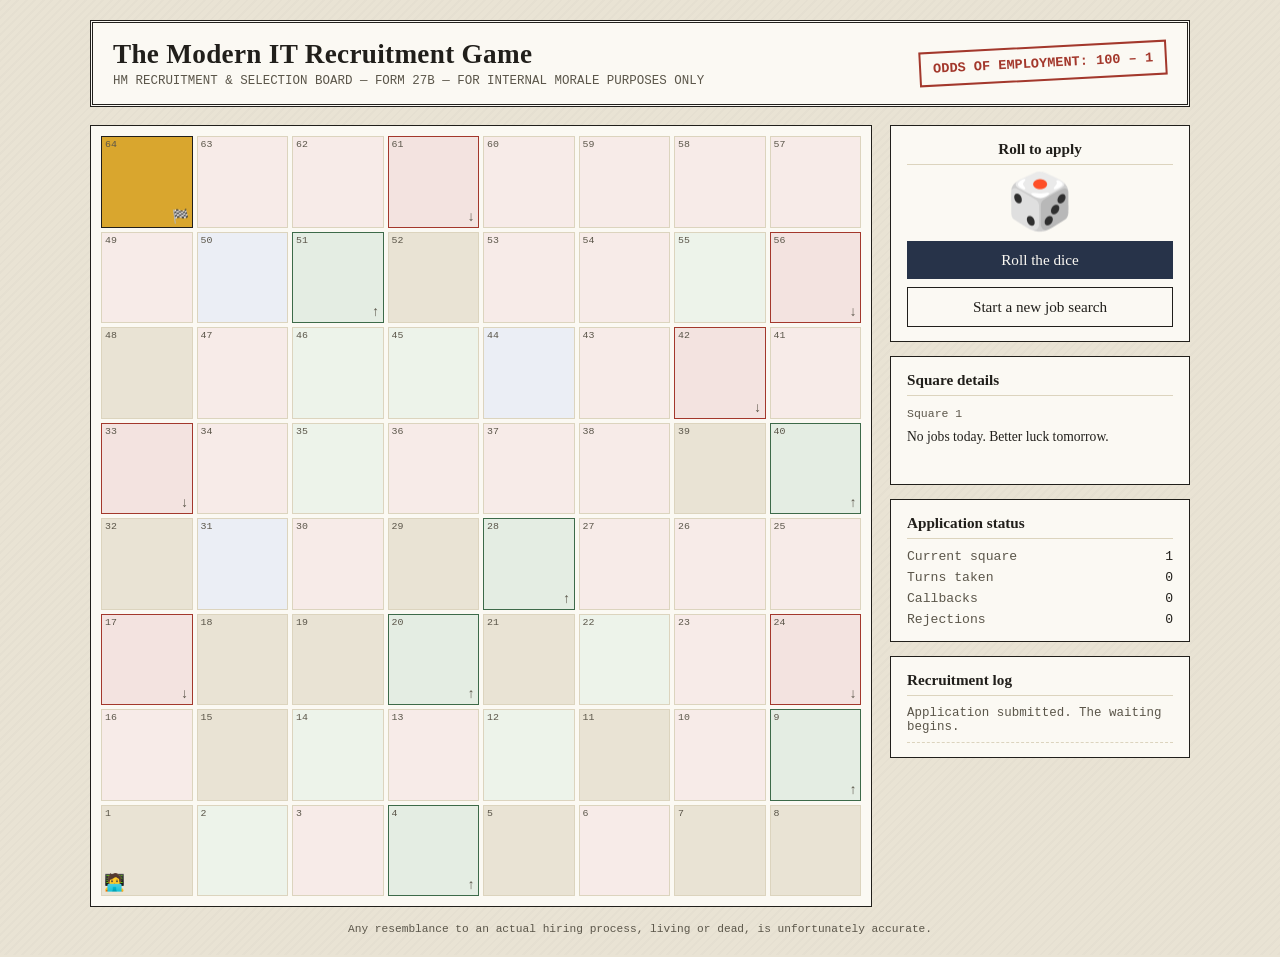
==== index.html @ c57eabe4 "Add files via upload" ====
<!DOCTYPE html>
<html lang="en">
<head>
<meta charset="UTF-8">
<meta name="viewport" content="width=device-width, initial-scale=1.0">
<title>The Modern IT Recruitment Game</title>
<link rel="stylesheet" href="styles.css">
</head>
<body>
<div class="wrap">

  <header>
    <div class="titleblock">
      <h1>The Modern IT Recruitment Game</h1>
      <div class="subtitle">HM RECRUITMENT &amp; SELECTION BOARD — FORM 27B — FOR INTERNAL MORALE PURPOSES ONLY</div>
    </div>
    <div class="oddsbadge">ODDS OF EMPLOYMENT: 100&nbsp;–&nbsp;1</div>
  </header>

  <div class="layout">
    <div class="board-frame">
      <div class="board" id="board"></div>
    </div>

    <aside>
      <div class="panel diceZone">
        <h2>Roll to apply</h2>
        <div class="diceFace" id="diceFace">🎲</div>
        <button id="rollBtn">Roll the dice</button>
        <button id="resetBtn" class="secondary">Start a new job search</button>
      </div>

      <div class="panel">
        <h2>Square details</h2>
        <div id="squareInfo"><span class="sqnum">Hover or tap any square</span>to read what happens there.</div>
      </div>

      <div class="panel">
        <h2>Application status</h2>
        <div class="stats">
          <span>Current square</span><span id="statSquare">1</span>
          <span>Turns taken</span><span id="statTurns">0</span>
          <span>Callbacks</span><span id="statPos">0</span>
          <span>Rejections</span><span id="statNeg">0</span>
        </div>
      </div>

      <div class="panel">
        <h2>Recruitment log</h2>
        <div class="log" id="log"></div>
      </div>
    </aside>
  </div>

  <footer>Any resemblance to an actual hiring process, living or dead, is unfortunately accurate.</footer>
</div>

<div class="overlay" id="overlay">
  <div class="modal" id="modal"></div>
</div>

<script src="data.js"></script>
<script src="game.js"></script>
</body>
</html>
---- styles.css ----
:root{
  --paper:#E9E3D4;
  --paper-dark:#DCD4BE;
  --ink:#211F1B;
  --ink-soft:#5B564A;
  --stamp-red:#A3382C;
  --ladder-green:#3D6A49;
  --caution:#D9A62E;
  --navy:#273349;
  --white:#FBF9F3;
}
*{box-sizing:border-box;}
html,body{margin:0;padding:0;}
body{
  background:
    repeating-linear-gradient(135deg, rgba(0,0,0,0.015) 0 2px, transparent 2px 6px),
    var(--paper);
  color:var(--ink);
  font-family: Georgia, 'Times New Roman', serif;
  min-height:100vh;
  padding:20px;
}
.wrap{max-width:1100px;margin:0 auto;}

header{
  border:3px double var(--ink);
  padding:16px 20px;
  margin-bottom:18px;
  background:var(--white);
  display:flex;
  justify-content:space-between;
  align-items:center;
  gap:16px;
  flex-wrap:wrap;
}
header .titleblock{flex:1; min-width:260px;}
h1{
  margin:0 0 4px 0;
  font-size:1.7rem;
  letter-spacing:0.3px;
}
.subtitle{
  font-family: Consolas, Menlo, monospace;
  font-size:0.78rem;
  color:var(--ink-soft);
}
.oddsbadge{
  border:2px solid var(--stamp-red);
  color:var(--stamp-red);
  font-family: Consolas, Menlo, monospace;
  font-weight:bold;
  font-size:0.85rem;
  padding:8px 12px;
  transform:rotate(-3deg);
  white-space:nowrap;
}

.layout{
  display:grid;
  grid-template-columns: minmax(0,1fr) 300px;
  gap:18px;
}
@media (max-width:820px){
  .layout{grid-template-columns:1fr;}
}

.board-frame{
  background:var(--white);
  border:1px solid var(--ink);
  padding:10px;
}
.board{
  display:grid;
  grid-template-columns: repeat(8, 1fr);
  grid-template-rows: repeat(8, 1fr);
  gap:4px;
}
.sq{
  position:relative;
  aspect-ratio:1/1;
  border:1px solid var(--paper-dark);
  background:var(--paper);
  font-family: Consolas, Menlo, monospace;
  font-size:0.62rem;
  color:var(--ink-soft);
  padding:3px;
  overflow:hidden;
}
.sq .n{position:absolute; top:2px; left:3px;}
.sq.ladder{background:#E4EDE3; border-color:var(--ladder-green);}
.sq.snake{background:#F3E3E0; border-color:var(--stamp-red);}
.sq.finish{background:var(--caution); border-color:var(--ink); }
.sq.tone-pos{background:#EDF3EA;}
.sq.tone-neg{background:#F7EBE8;}
.sq.tone-twist{background:#EBEEF5;}
.sq{cursor:help;}
#squareInfo{
  font-family: Georgia, serif;
  font-size:0.85rem;
  line-height:1.4;
  min-height:64px;
}
#squareInfo .sqnum{
  font-family: Consolas, Menlo, monospace;
  font-size:0.72rem;
  color:var(--ink-soft);
  display:block;
  margin-bottom:4px;
}
.sq .icon{
  position:absolute; bottom:2px; right:3px; font-size:0.85rem;
}
.token{
  position:absolute;
  bottom:2px; left:2px;
  font-size:1.05rem;
  transition: all 0.35s ease;
}

aside{
  display:flex;
  flex-direction:column;
  gap:14px;
}
.panel{
  background:var(--white);
  border:1px solid var(--ink);
  padding:14px 16px;
}
.panel h2{
  margin:0 0 10px 0;
  font-size:0.95rem;
  text-transform:none;
  border-bottom:1px solid var(--paper-dark);
  padding-bottom:6px;
}
.stats{
  font-family: Consolas, Menlo, monospace;
  font-size:0.82rem;
  display:grid;
  grid-template-columns:1fr auto;
  row-gap:6px;
}
.stats span:nth-child(odd){color:var(--ink-soft);}

.diceZone{text-align:center;}
.diceFace{
  font-size:3.4rem;
  line-height:1;
  margin:6px 0 12px 0;
  user-select:none;
}
button{
  font-family: Georgia, serif;
  font-size:0.95rem;
  background:var(--navy);
  color:var(--white);
  border:none;
  padding:10px 18px;
  cursor:pointer;
  width:100%;
}
button:disabled{
  background:#9a9a92;
  cursor:not-allowed;
}
button.secondary{
  background:transparent;
  border:1px solid var(--ink);
  color:var(--ink);
  margin-top:8px;
}

.log{
  font-family: Consolas, Menlo, monospace;
  font-size:0.78rem;
  max-height:260px;
  overflow-y:auto;
  display:flex;
  flex-direction:column-reverse;
  gap:8px;
}
.log .entry{
  padding-bottom:8px;
  border-bottom:1px dashed var(--paper-dark);
}
.log .entry.pos{color:var(--ladder-green);}
.log .entry.neg{color:var(--stamp-red);}
.log .entry.twist{color:var(--navy); font-style:italic;}
.log .entry.sys{color:var(--ink-soft);}

.overlay{
  position:fixed; inset:0;
  background:rgba(33,31,27,0.72);
  display:none;
  align-items:center;
  justify-content:center;
  padding:20px;
  z-index:10;
}
.overlay.show{display:flex;}
.modal{
  background:var(--white);
  border:3px double var(--ink);
  max-width:420px;
  width:100%;
  padding:26px;
  text-align:center;
}
.modal h2{margin-top:0;}
.modal .stamp{
  display:inline-block;
  border:3px solid var(--stamp-red);
  color:var(--stamp-red);
  font-family: Consolas, Menlo, monospace;
  font-weight:bold;
  padding:6px 14px;
  transform:rotate(-6deg);
  margin:12px 0;
}
.modal .stamp.win{border-color:var(--ladder-green); color:var(--ladder-green); transform:rotate(4deg);}

footer{
  margin-top:16px;
  font-family: Consolas, Menlo, monospace;
  font-size:0.7rem;
  color:var(--ink-soft);
  text-align:center;
}
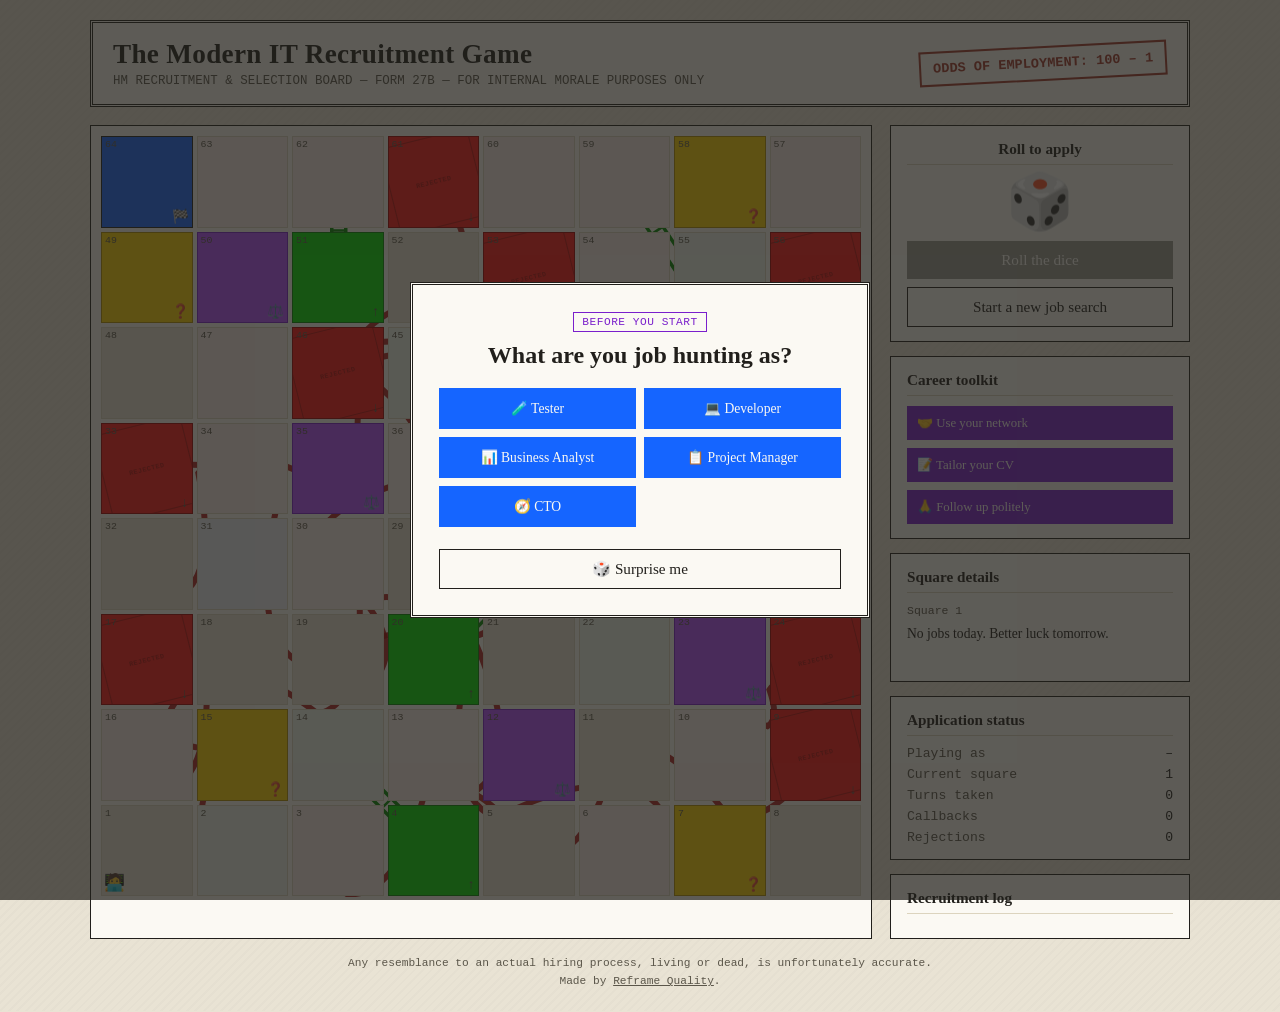
==== commit fd9e5308: "Add shareability, agency and visual polish to the game Implements the top 3 backlog items from IMPRO" ====
--- a/index.html
+++ b/index.html
@@ -1,9 +1,25 @@
 <!DOCTYPE html>
-<html lang="en">
+<html lang="en-GB">
 <head>
 <meta charset="UTF-8">
 <meta name="viewport" content="width=device-width, initial-scale=1.0">
 <title>The Modern IT Recruitment Game</title>
+<meta name="description" content="A snakes-and-ladders satire of the modern IT hiring process. Pick a role, dodge the ATS, and try to beat 100:1 odds.">
+
+<meta property="og:type" content="website">
+<meta property="og:site_name" content="The Modern IT Recruitment Game">
+<meta property="og:locale" content="en_GB">
+<meta property="og:title" content="The Modern IT Recruitment Game">
+<meta property="og:description" content="A snakes-and-ladders satire of the modern IT hiring process. Pick a role, dodge the ATS, and try to beat 100:1 odds.">
+<meta property="og:image" content="og-image.png">
+<meta property="og:image:width" content="1200">
+<meta property="og:image:height" content="630">
+
+<meta name="twitter:card" content="summary_large_image">
+<meta name="twitter:title" content="The Modern IT Recruitment Game">
+<meta name="twitter:description" content="A snakes-and-ladders satire of the modern IT hiring process. Pick a role, dodge the ATS, and try to beat 100:1 odds.">
+<meta name="twitter:image" content="og-image.png">
+
 <link rel="stylesheet" href="styles.css">
 </head>
 <body>
@@ -31,6 +47,15 @@
       </div>
 
       <div class="panel">
+        <h2>Career toolkit</h2>
+        <div class="powerups">
+          <button id="powNetwork" class="powerBtn" title="Your next roll takes the best of two dice.">🤝 Use your network</button>
+          <button id="powTailor" class="powerBtn" title="Add +1 to your next roll.">📝 Tailor your CV</button>
+          <button id="powFollowUp" class="powerBtn" title="Waive the next snake bite.">🙏 Follow up politely</button>
+        </div>
+      </div>
+
+      <div class="panel">
         <h2>Square details</h2>
         <div id="squareInfo"><span class="sqnum">Hover or tap any square</span>to read what happens there.</div>
       </div>
@@ -38,6 +63,7 @@
       <div class="panel">
         <h2>Application status</h2>
         <div class="stats">
+          <span>Playing as</span><span id="statRole">–</span>
           <span>Current square</span><span id="statSquare">1</span>
           <span>Turns taken</span><span id="statTurns">0</span>
           <span>Callbacks</span><span id="statPos">0</span>
@@ -52,7 +78,10 @@
     </aside>
   </div>
 
-  <footer>Any resemblance to an actual hiring process, living or dead, is unfortunately accurate.</footer>
+  <footer>
+    Any resemblance to an actual hiring process, living or dead, is unfortunately accurate.<br>
+    Made by <a href="https://github.com/reframequality" target="_blank" rel="noopener">Reframe Quality</a>.
+  </footer>
 </div>
 
 <div class="overlay" id="overlay">
--- a/styles.css
+++ b/styles.css
@@ -8,6 +8,15 @@
   --caution:#D9A62E;
   --navy:#273349;
   --white:#FBF9F3;
+  --bright-green:#00E100;
+  --bright-green-dark:#008a00;
+  --bright-red:#FF1414;
+  --bright-red-dark:#a30000;
+  --bright-blue:#1565FF;
+  --chest-gold:#FFD400;
+  --chest-gold-dark:#B38F00;
+  --choice-violet:#B44DFF;
+  --choice-violet-dark:#7A1FCC;
 }
 *{box-sizing:border-box;}
 html,body{margin:0;padding:0;}
@@ -68,13 +77,26 @@
   background:var(--white);
   border:1px solid var(--ink);
   padding:10px;
+  position:relative;
 }
 .board{
   display:grid;
   grid-template-columns: repeat(8, 1fr);
   grid-template-rows: repeat(8, 1fr);
   gap:4px;
-}
+  position:relative;
+}
+#boardArt{
+  position:absolute;
+  pointer-events:none;
+  z-index:1;
+}
+.ladder-rail{ stroke:var(--bright-green-dark); stroke-width:3.5; stroke-linecap:round; }
+.ladder-rung{ stroke:var(--bright-green-dark); stroke-width:2.5; stroke-linecap:round; }
+.snake-body{ fill:none; stroke:var(--bright-red-dark); stroke-width:6; stroke-linecap:round; opacity:0.85; }
+.snake-head{ fill:var(--bright-red-dark); }
+.snake-eye{ fill:var(--white); }
+
 .sq{
   position:relative;
   aspect-ratio:1/1;
@@ -85,15 +107,39 @@
   color:var(--ink-soft);
   padding:3px;
   overflow:hidden;
-}
-.sq .n{position:absolute; top:2px; left:3px;}
-.sq.ladder{background:#E4EDE3; border-color:var(--ladder-green);}
-.sq.snake{background:#F3E3E0; border-color:var(--stamp-red);}
-.sq.finish{background:var(--caution); border-color:var(--ink); }
+  z-index:2;
+}
+.sq .n{position:absolute; top:2px; left:3px; z-index:3;}
+.sq.ladder{background:var(--bright-green); border-color:var(--bright-green-dark);}
+.sq.snake{background:var(--bright-red); border-color:var(--bright-red-dark);}
+.sq.chest{background:var(--chest-gold); border-color:var(--chest-gold-dark);}
+.sq.choice{background:var(--choice-violet); border-color:var(--choice-violet-dark);}
+.sq.finish{background:var(--bright-blue); border-color:var(--ink);}
 .sq.tone-pos{background:#EDF3EA;}
 .sq.tone-neg{background:#F7EBE8;}
 .sq.tone-twist{background:#EBEEF5;}
 .sq{cursor:help;}
+.sq.snake::after{
+  content:"REJECTED";
+  position:absolute;
+  inset:0;
+  display:flex;
+  align-items:center;
+  justify-content:center;
+  font-family: Consolas, Menlo, monospace;
+  font-weight:bold;
+  font-size:0.42rem;
+  letter-spacing:0.5px;
+  color:rgba(90,0,0,0.45);
+  border:1px solid rgba(90,0,0,0.4);
+  transform:rotate(-14deg);
+  pointer-events:none;
+  z-index:1;
+  white-space:nowrap;
+}
+@media (max-width:520px){
+  .sq.snake::after{ display:none; }
+}
 #squareInfo{
   font-family: Georgia, serif;
   font-size:0.85rem;
@@ -108,13 +154,14 @@
   margin-bottom:4px;
 }
 .sq .icon{
-  position:absolute; bottom:2px; right:3px; font-size:0.85rem;
+  position:absolute; bottom:2px; right:3px; font-size:0.85rem; z-index:3;
 }
 .token{
   position:absolute;
   bottom:2px; left:2px;
   font-size:1.05rem;
   transition: all 0.35s ease;
+  z-index:4;
 }
 
 aside{
@@ -171,6 +218,22 @@
   margin-top:8px;
 }
 
+.powerups{
+  display:flex;
+  flex-direction:column;
+  gap:8px;
+}
+.powerBtn{
+  background:var(--choice-violet-dark);
+  font-size:0.8rem;
+  padding:9px 10px;
+  text-align:left;
+}
+.powerBtn:disabled{
+  background:#c8c2b4;
+  color:var(--ink-soft);
+}
+
 .log{
   font-family: Consolas, Menlo, monospace;
   font-size:0.78rem;
@@ -202,12 +265,23 @@
 .modal{
   background:var(--white);
   border:3px double var(--ink);
-  max-width:420px;
+  max-width:460px;
   width:100%;
   padding:26px;
   text-align:center;
 }
 .modal h2{margin-top:0;}
+.modal .modalTag{
+  display:inline-block;
+  font-family: Consolas, Menlo, monospace;
+  font-size:0.7rem;
+  letter-spacing:0.5px;
+  text-transform:uppercase;
+  color:var(--choice-violet-dark);
+  border:1px solid var(--choice-violet-dark);
+  padding:3px 8px;
+  margin-bottom:10px;
+}
 .modal .stamp{
   display:inline-block;
   border:3px solid var(--stamp-red);
@@ -218,7 +292,39 @@
   transform:rotate(-6deg);
   margin:12px 0;
 }
-.modal .stamp.win{border-color:var(--ladder-green); color:var(--ladder-green); transform:rotate(4deg);}
+.modal .stamp.win{border-color:var(--bright-green-dark); color:var(--bright-green-dark); transform:rotate(4deg);}
+.modal .endTitle{
+  font-weight:bold;
+  color:var(--navy);
+  font-size:1rem;
+}
+
+.roleGrid{
+  display:grid;
+  grid-template-columns:1fr 1fr;
+  gap:8px;
+  margin:14px 0;
+}
+@media (max-width:480px){
+  .roleGrid{grid-template-columns:1fr;}
+}
+.roleBtn{
+  background:var(--bright-blue);
+  font-size:0.85rem;
+  padding:12px 10px;
+}
+
+.choiceRow{
+  display:flex;
+  gap:10px;
+  margin-top:14px;
+}
+.choiceRow button{
+  background:var(--bright-green-dark);
+}
+.choiceRow button:last-child{
+  background:var(--stamp-red);
+}
 
 footer{
   margin-top:16px;
@@ -226,4 +332,57 @@
   font-size:0.7rem;
   color:var(--ink-soft);
   text-align:center;
-}
+  line-height:1.6;
+}
+footer a{ color:var(--ink-soft); }
+
+.confettiLayer{
+  position:fixed; inset:0;
+  pointer-events:none;
+  overflow:hidden;
+  z-index:20;
+}
+.confettiPiece{
+  position:absolute;
+  top:-12px;
+  width:8px;
+  height:14px;
+  opacity:0.9;
+  animation-name:confettiFall;
+  animation-timing-function:ease-in;
+  animation-fill-mode:forwards;
+}
+@keyframes confettiFall{
+  to{ transform:translateY(105vh) rotate(360deg); opacity:0.85; }
+}
+
+.rejectStampLayer{
+  position:fixed; inset:0;
+  display:flex;
+  align-items:center;
+  justify-content:center;
+  pointer-events:none;
+  z-index:20;
+}
+.rejectStamp{
+  border:6px solid var(--stamp-red);
+  color:var(--stamp-red);
+  font-family: Consolas, Menlo, monospace;
+  font-weight:bold;
+  font-size:2.6rem;
+  padding:10px 24px;
+  background:rgba(251,249,243,0.85);
+  opacity:0;
+  animation:stampSlam 0.9s ease-out forwards;
+}
+@keyframes stampSlam{
+  0%{ transform:rotate(-12deg) scale(3.2); opacity:0; }
+  60%{ transform:rotate(-12deg) scale(0.95); opacity:1; }
+  100%{ transform:rotate(-12deg) scale(1); opacity:1; }
+}
+
+@media (prefers-reduced-motion: reduce){
+  .token{ transition:none; }
+  .confettiPiece{ display:none; }
+  .rejectStamp{ animation:none; opacity:1; transform:rotate(-12deg); }
+}
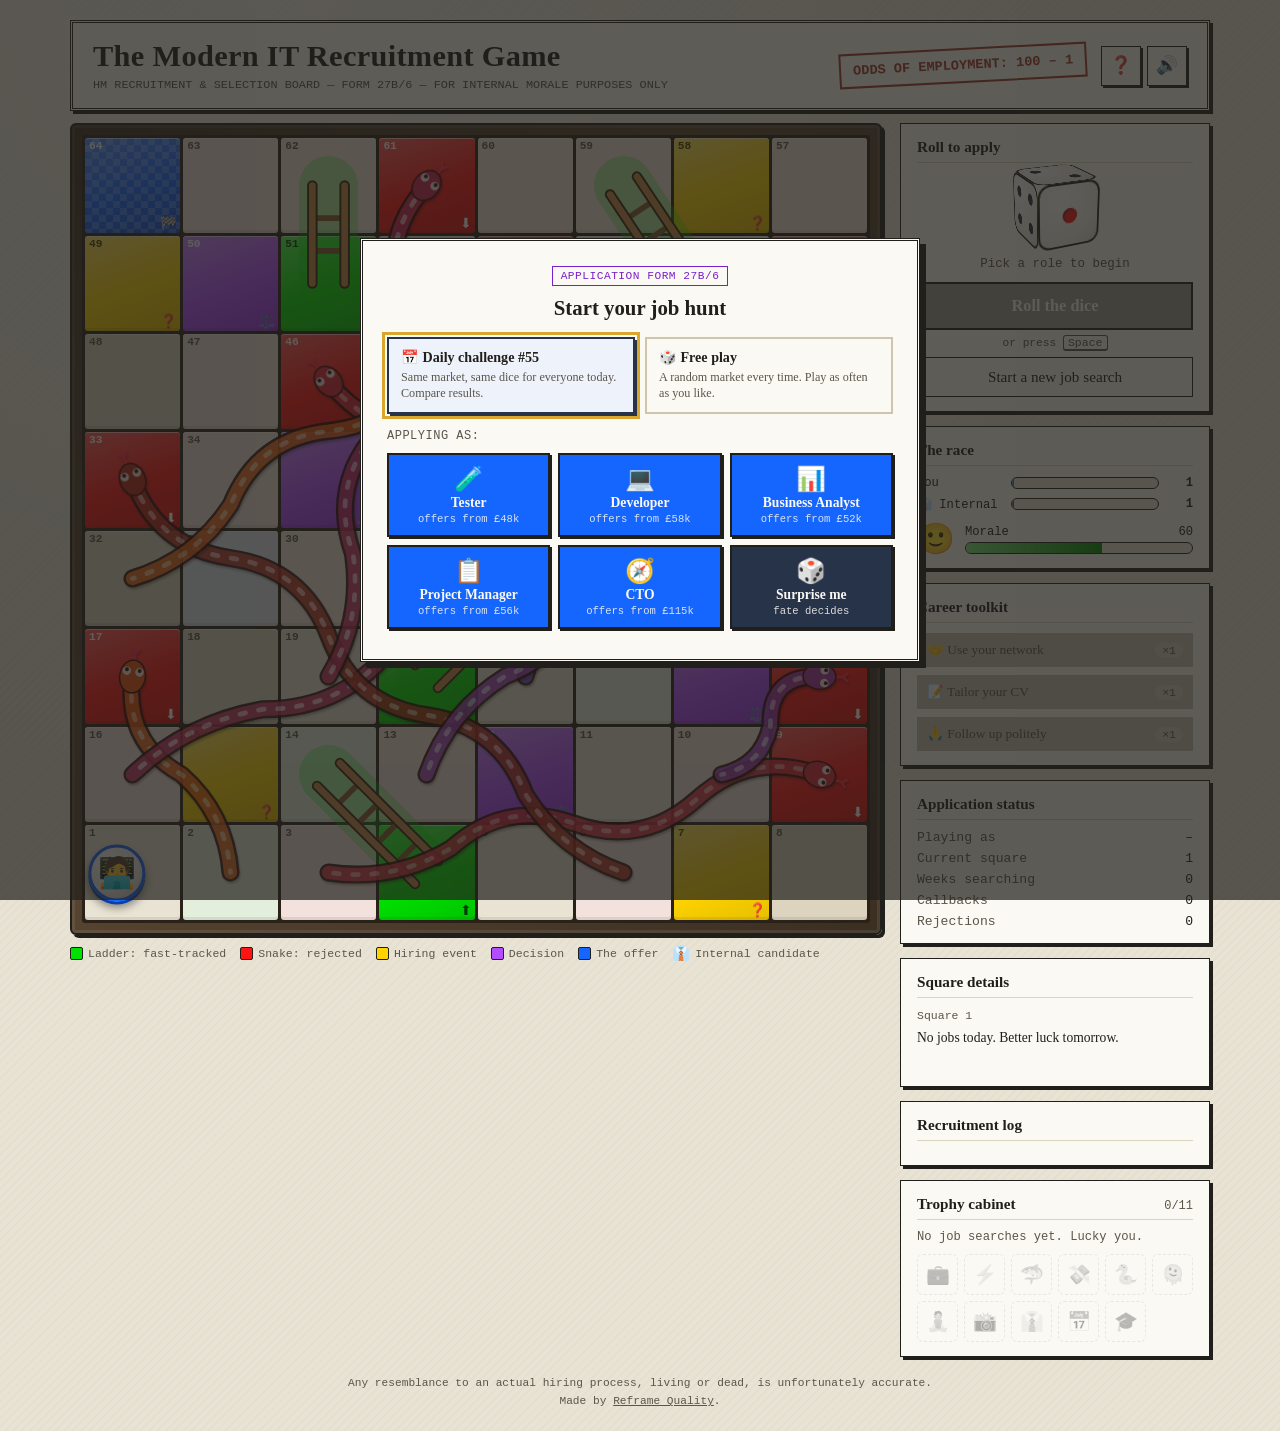
==== commit 6072a6a1: "Add rival race, market conditions, negotiation, daily challenge and juicier visuals Game design (res" ====
--- a/index.html
+++ b/index.html
@@ -4,22 +4,24 @@
 <meta charset="UTF-8">
 <meta name="viewport" content="width=device-width, initial-scale=1.0">
 <title>The Modern IT Recruitment Game</title>
-<meta name="description" content="A snakes-and-ladders satire of the modern IT hiring process. Pick a role, dodge the ATS, and try to beat 100:1 odds.">
+<meta name="description" content="A snakes-and-ladders satire of the modern IT hiring process. Race the internal candidate, survive the market, negotiate the offer — and try to beat 100:1 odds.">
+<meta name="theme-color" content="#273349">
 
 <meta property="og:type" content="website">
 <meta property="og:site_name" content="The Modern IT Recruitment Game">
 <meta property="og:locale" content="en_GB">
 <meta property="og:title" content="The Modern IT Recruitment Game">
-<meta property="og:description" content="A snakes-and-ladders satire of the modern IT hiring process. Pick a role, dodge the ATS, and try to beat 100:1 odds.">
+<meta property="og:description" content="A snakes-and-ladders satire of the modern IT hiring process. Race the internal candidate, survive the market, negotiate the offer — and try to beat 100:1 odds.">
 <meta property="og:image" content="og-image.png">
 <meta property="og:image:width" content="1200">
 <meta property="og:image:height" content="630">
 
 <meta name="twitter:card" content="summary_large_image">
 <meta name="twitter:title" content="The Modern IT Recruitment Game">
-<meta name="twitter:description" content="A snakes-and-ladders satire of the modern IT hiring process. Pick a role, dodge the ATS, and try to beat 100:1 odds.">
+<meta name="twitter:description" content="A snakes-and-ladders satire of the modern IT hiring process. Race the internal candidate, survive the market, negotiate the offer — and try to beat 100:1 odds.">
 <meta name="twitter:image" content="og-image.png">
 
+<link rel="icon" href="data:image/svg+xml,<svg xmlns='http://www.w3.org/2000/svg' viewBox='0 0 100 100'><text y='.9em' font-size='90'>💼</text></svg>">
 <link rel="stylesheet" href="styles.css">
 </head>
 <body>
@@ -28,30 +30,78 @@
   <header>
     <div class="titleblock">
       <h1>The Modern IT Recruitment Game</h1>
-      <div class="subtitle">HM RECRUITMENT &amp; SELECTION BOARD — FORM 27B — FOR INTERNAL MORALE PURPOSES ONLY</div>
+      <div class="subtitle">HM RECRUITMENT &amp; SELECTION BOARD — FORM 27B/6 — FOR INTERNAL MORALE PURPOSES ONLY</div>
     </div>
-    <div class="oddsbadge">ODDS OF EMPLOYMENT: 100&nbsp;–&nbsp;1</div>
+    <div class="headerSide">
+      <div class="oddsbadge">ODDS OF EMPLOYMENT: 100&nbsp;–&nbsp;1</div>
+      <div class="headerBtns">
+        <button id="helpBtn" class="iconBtn" aria-label="How to play" title="How to play">❓</button>
+        <button id="soundBtn" class="iconBtn" aria-label="Sound on" title="Sound on/off">🔊</button>
+      </div>
+    </div>
   </header>
 
+  <div class="marketBanner" id="marketBanner" hidden></div>
+
   <div class="layout">
-    <div class="board-frame">
-      <div class="board" id="board"></div>
+    <div class="boardCol">
+      <div class="board-frame" id="boardFrame">
+        <div class="board" id="board"></div>
+      </div>
+      <ul class="legend" aria-label="Board legend">
+        <li><span class="sw ladder"></span>Ladder: fast-tracked</li>
+        <li><span class="sw snake"></span>Snake: rejected</li>
+        <li><span class="sw chest"></span>Hiring event</li>
+        <li><span class="sw choice"></span>Decision</li>
+        <li><span class="sw finish"></span>The offer</li>
+        <li><span class="legendTok">👔</span>Internal candidate</li>
+      </ul>
     </div>
 
     <aside>
       <div class="panel diceZone">
         <h2>Roll to apply</h2>
-        <div class="diceFace" id="diceFace">🎲</div>
-        <button id="rollBtn">Roll the dice</button>
+        <div class="dieStage" id="dieStage">
+          <div class="die" id="die"></div>
+        </div>
+        <div class="rollNote" id="rollNote">Pick a role to begin</div>
+        <button id="rollBtn" class="primary">Roll the dice</button>
+        <div class="keyHint">or press <kbd>Space</kbd></div>
         <button id="resetBtn" class="secondary">Start a new job search</button>
+      </div>
+
+      <div class="panel">
+        <h2>The race</h2>
+        <div class="race">
+          <div class="raceRow"><span class="raceWho" id="raceYouLabel">You</span><div class="bar"><div class="fill you" id="raceYou"></div></div><span class="raceNum" id="raceYouNum">1</span></div>
+          <div class="raceRow"><span class="raceWho">👔 Internal</span><div class="bar"><div class="fill rival" id="raceRival"></div></div><span class="raceNum" id="raceRivalNum">1</span></div>
+        </div>
+        <div class="moraleRow">
+          <span class="moraleFace" id="moraleFace" aria-hidden="true">🙂</span>
+          <div class="moraleCol">
+            <div class="moraleLabel"><span>Morale</span><span id="moraleNum">60</span></div>
+            <div class="bar"><div class="fill morale" id="moraleBar"></div></div>
+          </div>
+        </div>
       </div>
 
       <div class="panel">
         <h2>Career toolkit</h2>
         <div class="powerups">
-          <button id="powNetwork" class="powerBtn" title="Your next roll takes the best of two dice.">🤝 Use your network</button>
-          <button id="powTailor" class="powerBtn" title="Add +1 to your next roll.">📝 Tailor your CV</button>
-          <button id="powFollowUp" class="powerBtn" title="Waive the next snake bite.">🙏 Follow up politely</button>
+          <button id="powNetwork" class="powerBtn" data-key="1" title="Your next roll takes the best of two dice. (Key: 1)">🤝 Use your network <span class="count" id="cntNetwork">1</span></button>
+          <button id="powTailor" class="powerBtn" data-key="2" title="Add +1 to your next roll. (Key: 2)">📝 Tailor your CV <span class="count" id="cntTailor">1</span></button>
+          <button id="powFollowUp" class="powerBtn" data-key="3" title="Waive the next snake bite. (Key: 3)">🙏 Follow up politely <span class="count" id="cntFollowUp">1</span></button>
+        </div>
+      </div>
+
+      <div class="panel">
+        <h2>Application status</h2>
+        <div class="stats">
+          <span>Playing as</span><span id="statRole">–</span>
+          <span>Current square</span><span id="statSquare">1</span>
+          <span>Weeks searching</span><span id="statTurns">0</span>
+          <span>Callbacks</span><span id="statPos">0</span>
+          <span>Rejections</span><span id="statNeg">0</span>
         </div>
       </div>
 
@@ -61,19 +111,14 @@
       </div>
 
       <div class="panel">
-        <h2>Application status</h2>
-        <div class="stats">
-          <span>Playing as</span><span id="statRole">–</span>
-          <span>Current square</span><span id="statSquare">1</span>
-          <span>Turns taken</span><span id="statTurns">0</span>
-          <span>Callbacks</span><span id="statPos">0</span>
-          <span>Rejections</span><span id="statNeg">0</span>
-        </div>
+        <h2>Recruitment log</h2>
+        <div class="log" id="log"></div>
       </div>
 
       <div class="panel">
-        <h2>Recruitment log</h2>
-        <div class="log" id="log"></div>
+        <h2>Trophy cabinet <span class="trophyCount" id="trophyCount"></span></h2>
+        <div class="record" id="record"></div>
+        <div class="badges" id="badges"></div>
       </div>
     </aside>
   </div>
@@ -85,8 +130,10 @@
 </div>
 
 <div class="overlay" id="overlay">
-  <div class="modal" id="modal"></div>
+  <div class="modal" id="modal" role="dialog" aria-modal="true"></div>
 </div>
+<div class="toasts" id="toasts" aria-live="polite"></div>
+<div class="srOnly" id="liveRegion" aria-live="polite"></div>
 
 <script src="data.js"></script>
 <script src="game.js"></script>
--- a/styles.css
+++ b/styles.css
@@ -1,188 +1,366 @@
 :root{
   --paper:#E9E3D4;
   --paper-dark:#DCD4BE;
+  --paper-deep:#CFC5AA;
   --ink:#211F1B;
   --ink-soft:#5B564A;
   --stamp-red:#A3382C;
   --ladder-green:#3D6A49;
   --caution:#D9A62E;
   --navy:#273349;
+  --navy-dark:#18202f;
   --white:#FBF9F3;
   --bright-green:#00E100;
   --bright-green-dark:#008a00;
   --bright-red:#FF1414;
   --bright-red-dark:#a30000;
   --bright-blue:#1565FF;
+  --bright-blue-dark:#0b3fa8;
   --chest-gold:#FFD400;
   --chest-gold-dark:#B38F00;
   --choice-violet:#B44DFF;
   --choice-violet-dark:#7A1FCC;
+  --shadow:3px 3px 0 var(--ink);
+  --mono: Consolas, Menlo, 'Courier New', monospace;
+  --serif: Georgia, 'Times New Roman', serif;
 }
 *{box-sizing:border-box;}
 html,body{margin:0;padding:0;}
 body{
   background:
-    repeating-linear-gradient(135deg, rgba(0,0,0,0.015) 0 2px, transparent 2px 6px),
+    radial-gradient(circle at 20% 0%, rgba(255,255,255,0.45), transparent 50%),
+    repeating-linear-gradient(135deg, rgba(0,0,0,0.018) 0 2px, transparent 2px 6px),
     var(--paper);
   color:var(--ink);
-  font-family: Georgia, 'Times New Roman', serif;
+  font-family:var(--serif);
   min-height:100vh;
   padding:20px;
 }
-.wrap{max-width:1100px;margin:0 auto;}
-
+.wrap{max-width:1140px;margin:0 auto;}
+.srOnly{position:absolute;width:1px;height:1px;overflow:hidden;clip:rect(0 0 0 0);white-space:nowrap;}
+kbd{
+  font-family:var(--mono);
+  font-size:0.72rem;
+  border:1px solid var(--ink-soft);
+  border-bottom-width:2px;
+  border-radius:3px;
+  padding:0 4px;
+  background:var(--white);
+}
+
+/* ---------- header ---------- */
 header{
   border:3px double var(--ink);
   padding:16px 20px;
-  margin-bottom:18px;
+  margin-bottom:12px;
   background:var(--white);
   display:flex;
   justify-content:space-between;
   align-items:center;
   gap:16px;
   flex-wrap:wrap;
-}
-header .titleblock{flex:1; min-width:260px;}
+  box-shadow:var(--shadow);
+}
+header .titleblock{flex:1; min-width:240px;}
 h1{
   margin:0 0 4px 0;
-  font-size:1.7rem;
+  font-size:clamp(1.3rem, 3.2vw, 1.9rem);
   letter-spacing:0.3px;
 }
-.subtitle{
-  font-family: Consolas, Menlo, monospace;
-  font-size:0.78rem;
-  color:var(--ink-soft);
-}
+.subtitle{font-family:var(--mono);font-size:0.74rem;color:var(--ink-soft);}
+.headerSide{display:flex;align-items:center;gap:14px;}
 .oddsbadge{
   border:2px solid var(--stamp-red);
   color:var(--stamp-red);
-  font-family: Consolas, Menlo, monospace;
+  font-family:var(--mono);
   font-weight:bold;
   font-size:0.85rem;
   padding:8px 12px;
   transform:rotate(-3deg);
   white-space:nowrap;
 }
-
+.headerBtns{display:flex;gap:6px;}
+.iconBtn{
+  width:40px;height:40px;padding:0;
+  font-size:1.1rem;
+  background:var(--white);
+  color:var(--ink);
+  border:1px solid var(--ink);
+  box-shadow:2px 2px 0 var(--ink);
+}
+
+.marketBanner{
+  display:flex;
+  flex-wrap:wrap;
+  gap:6px 14px;
+  align-items:center;
+  background:var(--navy);
+  color:var(--white);
+  padding:9px 14px;
+  margin-bottom:14px;
+  font-size:0.86rem;
+  box-shadow:var(--shadow);
+}
+.marketBanner[hidden]{display:none;}
+.marketBanner .mbMode{
+  font-family:var(--mono);
+  font-size:0.75rem;
+  background:var(--chest-gold);
+  color:var(--ink);
+  padding:2px 8px;
+  font-weight:bold;
+}
+
+/* ---------- layout ---------- */
 .layout{
   display:grid;
-  grid-template-columns: minmax(0,1fr) 300px;
+  grid-template-columns:minmax(0,1fr) 310px;
   gap:18px;
-}
-@media (max-width:820px){
+  align-items:start;
+}
+@media (max-width:860px){
   .layout{grid-template-columns:1fr;}
 }
 
+/* ---------- board ---------- */
 .board-frame{
-  background:var(--white);
-  border:1px solid var(--ink);
+  background:
+    linear-gradient(135deg, #3b2f22, #5a4632 40%, #3b2f22);
+  border:2px solid var(--ink);
   padding:10px;
   position:relative;
+  box-shadow:var(--shadow), inset 0 0 0 3px rgba(255,255,255,0.08);
+  border-radius:6px;
 }
 .board{
   display:grid;
-  grid-template-columns: repeat(8, 1fr);
-  grid-template-rows: repeat(8, 1fr);
-  gap:4px;
+  grid-template-columns:repeat(8, 1fr);
+  grid-template-rows:repeat(8, 1fr);
+  gap:3px;
   position:relative;
-}
-#boardArt{
-  position:absolute;
-  pointer-events:none;
-  z-index:1;
-}
-.ladder-rail{ stroke:var(--bright-green-dark); stroke-width:3.5; stroke-linecap:round; }
-.ladder-rung{ stroke:var(--bright-green-dark); stroke-width:2.5; stroke-linecap:round; }
-.snake-body{ fill:none; stroke:var(--bright-red-dark); stroke-width:6; stroke-linecap:round; opacity:0.85; }
-.snake-head{ fill:var(--bright-red-dark); }
-.snake-eye{ fill:var(--white); }
+  background:#2a2118;
+  padding:3px;
+  border-radius:3px;
+  --cell:60px;
+}
+.board-frame.shake{animation:shake 0.45s cubic-bezier(.36,.07,.19,.97);}
+@keyframes shake{
+  10%,90%{transform:translateX(-2px);}
+  20%,80%{transform:translateX(4px) rotate(0.3deg);}
+  30%,50%,70%{transform:translateX(-7px) rotate(-0.4deg);}
+  40%,60%{transform:translateX(7px);}
+}
 
 .sq{
   position:relative;
   aspect-ratio:1/1;
-  border:1px solid var(--paper-dark);
   background:var(--paper);
-  font-family: Consolas, Menlo, monospace;
-  font-size:0.62rem;
+  font-family:var(--mono);
+  font-size:clamp(0.55rem, 1.2vw, 0.7rem);
   color:var(--ink-soft);
   padding:3px;
   overflow:hidden;
+  border-radius:3px;
+  box-shadow:inset 0 -3px 0 rgba(0,0,0,0.08), inset 0 1px 0 rgba(255,255,255,0.6);
+  cursor:help;
+  transition:filter 0.15s;
+}
+.sq.odd{background:var(--paper-dark);}
+.sq:hover,.sq:focus-visible{filter:brightness(1.08);outline:2px solid var(--navy);outline-offset:-2px;}
+.sq .n{position:absolute; top:2px; left:4px; font-weight:bold;}
+.sq .icon{position:absolute; bottom:1px; right:3px; font-size:clamp(0.6rem, 1.5vw, 0.85rem);}
+
+.sq.tone-pos{background:#E3EEDD;}
+.sq.tone-neg{background:#F2E1DC;}
+.sq.tone-twist{background:#E1E6F1;}
+.sq.ladder{background:linear-gradient(160deg, #4dff4d, var(--bright-green) 55%, #00c400); color:#053d05;}
+.sq.snake{background:linear-gradient(160deg, #ff5a5a, var(--bright-red) 55%, #d90f0f); color:#fff;}
+.sq.chest{background:linear-gradient(160deg, #ffe566, var(--chest-gold) 55%, #e6bf00); color:#4a3b00;}
+.sq.choice{background:linear-gradient(160deg, #cb85ff, var(--choice-violet) 55%, #9a33e6); color:#fff;}
+.sq.finish{background:linear-gradient(160deg, #4d8bff, var(--bright-blue) 55%, #0d4fd1); color:#fff;}
+.sq.ladder .n,.sq.snake .n,.sq.chest .n,.sq.choice .n,.sq.finish .n{color:inherit;}
+.sq.marketSq{box-shadow:inset 0 0 0 2px rgba(255,255,255,0.9), inset 0 -3px 0 rgba(0,0,0,0.15);}
+.sq.finish::before{
+  content:"";
+  position:absolute; inset:0;
+  background:repeating-conic-gradient(rgba(255,255,255,0.18) 0 25%, transparent 0 50%) 0 0/14px 14px;
+}
+
+/* snakes & ladders art (sits above the squares, under the tokens) */
+#boardArt{
+  position:absolute;
+  left:0; top:0;
+  pointer-events:none;
   z-index:2;
-}
-.sq .n{position:absolute; top:2px; left:3px; z-index:3;}
-.sq.ladder{background:var(--bright-green); border-color:var(--bright-green-dark);}
-.sq.snake{background:var(--bright-red); border-color:var(--bright-red-dark);}
-.sq.chest{background:var(--chest-gold); border-color:var(--chest-gold-dark);}
-.sq.choice{background:var(--choice-violet); border-color:var(--choice-violet-dark);}
-.sq.finish{background:var(--bright-blue); border-color:var(--ink);}
-.sq.tone-pos{background:#EDF3EA;}
-.sq.tone-neg{background:#F7EBE8;}
-.sq.tone-twist{background:#EBEEF5;}
-.sq{cursor:help;}
-.sq.snake::after{
-  content:"REJECTED";
+  overflow:visible;
+}
+.ladder-glow{stroke:rgba(0,225,0,0.28); stroke-linecap:round;}
+.ladder-rail-edge{stroke:#3a2410; stroke-linecap:round;}
+.ladder-rail{stroke:#c98a4a; stroke-linecap:round;}
+.ladder-rung{stroke:#8a5a2b; stroke-linecap:round;}
+.snakeArt{opacity:0.88; filter:drop-shadow(1px 2px 1px rgba(0,0,0,0.35));}
+.snake-outline{fill:none; stroke:#2a0505; stroke-linecap:round; stroke-linejoin:round;}
+.snake-body{fill:none; stroke-linecap:round; stroke-linejoin:round;}
+.snake-pattern{fill:none; stroke-linecap:round; opacity:0.75;}
+.snake-head{stroke:#2a0505; stroke-width:1.5;}
+.snake-eye{fill:#fff;}
+.snake-pupil{fill:#111;}
+.snake-tongue{fill:none; stroke:#ff2d55; stroke-linecap:round;}
+
+/* tokens */
+#tokenLayer{position:absolute; left:0; top:0; z-index:4; pointer-events:none;}
+.token{
+  position:absolute; left:0; top:0;
+  width:calc(var(--cell) * 0.6);
+  height:calc(var(--cell) * 0.6);
+  margin-left:calc(var(--cell) * -0.3);
+  margin-top:calc(var(--cell) * -0.3);
+  transition:transform 0.16s ease-out;
+  will-change:transform;
+}
+.token .face{
+  display:grid;
+  place-items:center;
+  width:100%; height:100%;
+  border-radius:50%;
+  font-size:calc(var(--cell) * 0.32);
+  line-height:1;
+  background:radial-gradient(circle at 35% 30%, #fff, #e8e8e8 60%, #bdbdbd);
+  border:3px solid var(--bright-blue);
+  box-shadow:0 3px 0 var(--bright-blue-dark), 0 6px 8px rgba(0,0,0,0.45);
+}
+.token.rival{z-index:1;}
+.token.player{z-index:2;}
+.token.rival .face{
+  border-color:#444;
+  box-shadow:0 3px 0 #222, 0 5px 7px rgba(0,0,0,0.4);
+  background:radial-gradient(circle at 35% 30%, #fff, #d8d8d8 60%, #a8a8a8);
+  transform:scale(0.85);
+}
+.token.player.waiting .face{animation:bob 1.6s ease-in-out infinite;}
+.token.hop .face{animation:hop 0.17s ease-out;}
+.token.rival.hop .face{animation:hopSmall 0.12s ease-out;}
+@keyframes hop{
+  0%{transform:translateY(0) scale(1,1);}
+  40%{transform:translateY(-35%) scale(0.95,1.08);}
+  100%{transform:translateY(0) scale(1.08,0.92);}
+}
+@keyframes hopSmall{
+  0%{transform:scale(0.85) translateY(0);}
+  50%{transform:scale(0.85) translateY(-25%);}
+  100%{transform:scale(0.85) translateY(0);}
+}
+@keyframes bob{50%{transform:translateY(-12%);}}
+
+.floatText{
   position:absolute;
-  inset:0;
+  z-index:6;
+  transform:translate(-50%, -50%);
+  font-family:var(--mono);
+  font-weight:bold;
+  font-size:clamp(0.9rem, 2.4vw, 1.25rem);
+  white-space:nowrap;
+  pointer-events:none;
+  padding:2px 8px;
+  border-radius:4px;
+  background:var(--white);
+  border:2px solid var(--ink);
+  animation:floatUp 1.4s ease-out forwards;
+}
+.floatText.pos{color:var(--bright-green-dark); border-color:var(--bright-green-dark);}
+.floatText.neg{color:var(--bright-red-dark); border-color:var(--bright-red-dark);}
+.floatText.twist{color:var(--choice-violet-dark); border-color:var(--choice-violet-dark);}
+@keyframes floatUp{
+  0%{opacity:0; transform:translate(-50%, -20%) scale(0.6);}
+  15%{opacity:1; transform:translate(-50%, -80%) scale(1.15);}
+  30%{transform:translate(-50%, -90%) scale(1);}
+  100%{opacity:0; transform:translate(-50%, -220%) scale(1);}
+}
+.spark{
+  position:absolute;
+  z-index:5;
+  width:7px; height:7px;
+  border-radius:50%;
+  pointer-events:none;
+  animation:spark 0.8s ease-out forwards;
+}
+@keyframes spark{
+  0%{transform:translate(-50%,-50%) scale(1); opacity:1;}
+  100%{transform:translate(calc(-50% + var(--dx)), calc(-50% + var(--dy))) scale(0.2); opacity:0;}
+}
+
+/* event card that drops onto the board */
+.eventCard{
+  position:absolute;
+  left:50%; top:8%;
+  z-index:7;
+  width:min(82%, 380px);
+  background:var(--white);
+  border:3px solid var(--ink);
+  box-shadow:5px 5px 0 var(--ink);
+  padding:12px 14px;
+  text-align:center;
+  transform:translate(-50%, -30px) rotate(-2deg) scale(0.9);
+  opacity:0;
+  pointer-events:none;
+  transition:opacity 0.25s, transform 0.35s cubic-bezier(.2,1.6,.4,1);
+}
+.eventCard.show{opacity:1; transform:translate(-50%, 0) rotate(-1deg) scale(1);}
+.eventCard.good{border-color:var(--bright-green-dark); box-shadow:5px 5px 0 var(--bright-green-dark);}
+.eventCard.bad{border-color:var(--bright-red-dark); box-shadow:5px 5px 0 var(--bright-red-dark);}
+.ecTag{
+  display:inline-block;
+  font-family:var(--mono);
+  font-size:0.7rem;
+  text-transform:uppercase;
+  letter-spacing:0.6px;
+  background:var(--chest-gold);
+  padding:2px 8px;
+  margin-bottom:6px;
+}
+.ecText{font-size:0.92rem; line-height:1.35;}
+.ecFx{font-family:var(--mono); font-weight:bold; font-size:0.8rem; margin-top:6px; color:var(--navy);}
+
+.legend{
+  list-style:none;
   display:flex;
-  align-items:center;
-  justify-content:center;
-  font-family: Consolas, Menlo, monospace;
-  font-weight:bold;
-  font-size:0.42rem;
-  letter-spacing:0.5px;
-  color:rgba(90,0,0,0.45);
-  border:1px solid rgba(90,0,0,0.4);
-  transform:rotate(-14deg);
-  pointer-events:none;
-  z-index:1;
-  white-space:nowrap;
-}
-@media (max-width:520px){
-  .sq.snake::after{ display:none; }
-}
-#squareInfo{
-  font-family: Georgia, serif;
-  font-size:0.85rem;
-  line-height:1.4;
-  min-height:64px;
-}
-#squareInfo .sqnum{
-  font-family: Consolas, Menlo, monospace;
+  flex-wrap:wrap;
+  gap:6px 14px;
+  padding:0;
+  margin:10px 0 0;
+  font-family:var(--mono);
   font-size:0.72rem;
   color:var(--ink-soft);
-  display:block;
-  margin-bottom:4px;
-}
-.sq .icon{
-  position:absolute; bottom:2px; right:3px; font-size:0.85rem; z-index:3;
-}
-.token{
-  position:absolute;
-  bottom:2px; left:2px;
-  font-size:1.05rem;
-  transition: all 0.35s ease;
-  z-index:4;
-}
-
-aside{
-  display:flex;
-  flex-direction:column;
-  gap:14px;
-}
+}
+.legend li{display:flex; align-items:center; gap:5px;}
+.sw{display:inline-block; width:13px; height:13px; border:1px solid var(--ink); border-radius:2px; flex:none;}
+.sw.ladder{background:var(--bright-green);}
+.sw.snake{background:var(--bright-red);}
+.sw.chest{background:var(--chest-gold);}
+.sw.choice{background:var(--choice-violet);}
+.sw.finish{background:var(--bright-blue);}
+.legendTok{font-size:0.9rem;}
+
+/* ---------- sidebar ---------- */
+aside{display:flex; flex-direction:column; gap:14px;}
 .panel{
   background:var(--white);
   border:1px solid var(--ink);
   padding:14px 16px;
+  box-shadow:var(--shadow);
 }
 .panel h2{
   margin:0 0 10px 0;
   font-size:0.95rem;
-  text-transform:none;
   border-bottom:1px solid var(--paper-dark);
   padding-bottom:6px;
-}
+  display:flex;
+  justify-content:space-between;
+  align-items:baseline;
+}
+.trophyCount{font-family:var(--mono); font-size:0.75rem; color:var(--ink-soft); font-weight:normal;}
 .stats{
-  font-family: Consolas, Menlo, monospace;
+  font-family:var(--mono);
   font-size:0.82rem;
   display:grid;
   grid-template-columns:1fr auto;
@@ -190,15 +368,63 @@
 }
 .stats span:nth-child(odd){color:var(--ink-soft);}
 
+/* dice */
 .diceZone{text-align:center;}
-.diceFace{
-  font-size:3.4rem;
-  line-height:1;
-  margin:6px 0 12px 0;
-  user-select:none;
-}
+.dieStage{
+  width:76px; height:76px;
+  margin:10px auto 8px;
+  perspective:420px;
+}
+.dieStage.tumble{animation:dieBounce 0.95s ease-out;}
+@keyframes dieBounce{
+  0%{transform:translateY(0);}
+  25%{transform:translateY(-26px);}
+  55%{transform:translateY(0);}
+  70%{transform:translateY(-8px);}
+  85%{transform:translateY(0);}
+}
+.die{
+  width:64px; height:64px;
+  margin:6px;
+  position:relative;
+  transform-style:preserve-3d;
+  transition:transform 0.95s cubic-bezier(.2,.75,.25,1);
+  transform:rotateX(-20deg) rotateY(25deg);
+}
+.dface{
+  position:absolute; inset:0;
+  background:radial-gradient(circle at 30% 25%, #fff, #f1eee6 70%, #ddd8ca);
+  border:2px solid var(--ink);
+  border-radius:12px;
+  display:grid;
+  grid-template-columns:repeat(3, 1fr);
+  grid-template-rows:repeat(3, 1fr);
+  padding:8px;
+  backface-visibility:hidden;
+}
+.dface.f1{transform:translateZ(32px);}
+.dface.f6{transform:rotateY(180deg) translateZ(32px);}
+.dface.f3{transform:rotateY(90deg) translateZ(32px);}
+.dface.f4{transform:rotateY(-90deg) translateZ(32px);}
+.dface.f2{transform:rotateX(90deg) translateZ(32px);}
+.dface.f5{transform:rotateX(-90deg) translateZ(32px);}
+.pip{
+  width:11px; height:11px;
+  border-radius:50%;
+  background:var(--navy);
+  place-self:center;
+  box-shadow:inset 1px 1px 2px rgba(0,0,0,0.6);
+}
+.dface.f1 .pip{width:15px;height:15px;background:var(--bright-red);}
+.p1{grid-area:1/1;} .p2{grid-area:1/2;} .p3{grid-area:1/3;}
+.p4{grid-area:2/1;} .p5{grid-area:2/2;} .p6{grid-area:2/3;}
+.p7{grid-area:3/1;} .p8{grid-area:3/2;} .p9{grid-area:3/3;}
+.rollNote{font-family:var(--mono); font-size:0.78rem; color:var(--ink-soft); margin-bottom:10px; min-height:1.2em;}
+.keyHint{font-family:var(--mono); font-size:0.7rem; color:var(--ink-soft); margin-top:6px;}
+
+/* buttons */
 button{
-  font-family: Georgia, serif;
+  font-family:var(--serif);
   font-size:0.95rem;
   background:var(--navy);
   color:var(--white);
@@ -206,10 +432,29 @@
   padding:10px 18px;
   cursor:pointer;
   width:100%;
+  transition:transform 0.08s, box-shadow 0.08s, background 0.15s;
+}
+button:focus-visible{outline:3px solid var(--caution); outline-offset:2px;}
+button.primary{
+  background:var(--navy);
+  border:2px solid var(--ink);
+  box-shadow:3px 3px 0 var(--ink);
+  font-weight:bold;
+  font-size:1.02rem;
+  padding:12px 18px;
+}
+button.primary:hover:not(:disabled){background:var(--navy-dark);}
+button:active:not(:disabled){transform:translate(2px,2px); box-shadow:1px 1px 0 var(--ink);}
+#rollBtn.ready{animation:pulse 1.8s ease-in-out infinite;}
+@keyframes pulse{
+  0%,100%{box-shadow:3px 3px 0 var(--ink), 0 0 0 0 rgba(21,101,255,0.45);}
+  50%{box-shadow:3px 3px 0 var(--ink), 0 0 0 7px rgba(21,101,255,0);}
 }
 button:disabled{
   background:#9a9a92;
   cursor:not-allowed;
+  box-shadow:none;
+  animation:none;
 }
 button.secondary{
   background:transparent;
@@ -217,63 +462,137 @@
   color:var(--ink);
   margin-top:8px;
 }
-
-.powerups{
-  display:flex;
-  flex-direction:column;
-  gap:8px;
-}
+button.secondary:hover:not(:disabled){background:var(--paper);}
+button.secondary:disabled{background:transparent; color:#9a9a92; border-color:#c8c2b4;}
+
+/* race + morale */
+.race{display:flex; flex-direction:column; gap:7px; margin-bottom:12px;}
+.raceRow{display:grid; grid-template-columns:86px 1fr 26px; align-items:center; gap:8px; font-family:var(--mono); font-size:0.76rem;}
+.raceNum{text-align:right; font-weight:bold;}
+.bar{
+  height:12px;
+  background:var(--paper);
+  border:1px solid var(--ink);
+  border-radius:7px;
+  overflow:hidden;
+}
+.fill{height:100%; width:0; transition:width 0.3s ease, background 0.3s;}
+.fill.you{background:linear-gradient(90deg, #4d8bff, var(--bright-blue));}
+.fill.rival{background:linear-gradient(90deg, #888, #444);}
+.fill.rival.danger{background:repeating-linear-gradient(45deg, var(--bright-red) 0 8px, var(--bright-red-dark) 8px 16px); animation:barFlash 1s linear infinite;}
+@keyframes barFlash{50%{opacity:0.65;}}
+.moraleRow{display:flex; align-items:center; gap:10px;}
+.moraleFace{font-size:1.9rem; line-height:1;}
+.moraleCol{flex:1;}
+.moraleLabel{display:flex; justify-content:space-between; font-family:var(--mono); font-size:0.76rem; margin-bottom:3px;}
+.fill.morale.high{background:linear-gradient(90deg, #7be37b, var(--bright-green-dark));}
+.fill.morale.mid{background:linear-gradient(90deg, #ffe066, var(--caution));}
+.fill.morale.low{background:linear-gradient(90deg, #ff8080, var(--bright-red-dark));}
+
+/* power-ups */
+.powerups{display:flex; flex-direction:column; gap:8px;}
 .powerBtn{
   background:var(--choice-violet-dark);
-  font-size:0.8rem;
+  font-size:0.84rem;
   padding:9px 10px;
   text-align:left;
-}
-.powerBtn:disabled{
-  background:#c8c2b4;
-  color:var(--ink-soft);
-}
+  display:flex;
+  justify-content:space-between;
+  align-items:center;
+  box-shadow:2px 2px 0 var(--ink);
+}
+.powerBtn .count{
+  font-family:var(--mono);
+  font-size:0.72rem;
+  background:rgba(255,255,255,0.22);
+  padding:1px 7px;
+  border-radius:9px;
+}
+.powerBtn.armed{background:var(--chest-gold); color:var(--ink); box-shadow:0 0 0 3px var(--chest-gold-dark);}
+.powerBtn.armed:disabled{background:var(--chest-gold); color:var(--ink);}
+.powerBtn:disabled{background:#c8c2b4; color:var(--ink-soft); box-shadow:none;}
+
+#squareInfo{font-size:0.85rem; line-height:1.4; min-height:64px;}
+#squareInfo .sqnum{font-family:var(--mono); font-size:0.72rem; color:var(--ink-soft); display:block; margin-bottom:4px;}
+#squareInfo em{color:var(--navy);}
 
 .log{
-  font-family: Consolas, Menlo, monospace;
-  font-size:0.78rem;
+  font-family:var(--mono);
+  font-size:0.76rem;
   max-height:260px;
   overflow-y:auto;
   display:flex;
   flex-direction:column-reverse;
   gap:8px;
 }
-.log .entry{
-  padding-bottom:8px;
-  border-bottom:1px dashed var(--paper-dark);
+.log .entry{padding-bottom:8px; border-bottom:1px dashed var(--paper-dark); line-height:1.35;}
+.log .entry:last-child{animation:logIn 0.3s ease-out;}
+@keyframes logIn{from{opacity:0; transform:translateY(-4px);}}
+.log .wk{
+  display:inline-block;
+  font-size:0.65rem;
+  background:var(--paper);
+  color:var(--ink-soft);
+  padding:0 4px;
+  margin-right:6px;
+  border-radius:2px;
 }
 .log .entry.pos{color:var(--ladder-green);}
 .log .entry.neg{color:var(--stamp-red);}
 .log .entry.twist{color:var(--navy); font-style:italic;}
 .log .entry.sys{color:var(--ink-soft);}
 
+.record{font-family:var(--mono); font-size:0.76rem; color:var(--ink-soft); margin-bottom:10px;}
+.badges{display:grid; grid-template-columns:repeat(6, 1fr); gap:6px;}
+.badge{
+  aspect-ratio:1/1;
+  display:grid;
+  place-items:center;
+  font-size:1.2rem;
+  border:1px dashed var(--paper-deep);
+  border-radius:6px;
+  filter:grayscale(1);
+  opacity:0.35;
+  cursor:help;
+}
+.badge.got{filter:none; opacity:1; border:1px solid var(--ink); background:var(--paper); box-shadow:2px 2px 0 var(--ink);}
+
+/* ---------- modals ---------- */
 .overlay{
   position:fixed; inset:0;
   background:rgba(33,31,27,0.72);
   display:none;
   align-items:center;
   justify-content:center;
-  padding:20px;
+  padding:16px;
   z-index:10;
+  overflow-y:auto;
 }
 .overlay.show{display:flex;}
 .modal{
   background:var(--white);
   border:3px double var(--ink);
-  max-width:460px;
+  box-shadow:6px 6px 0 var(--ink);
+  max-width:480px;
   width:100%;
-  padding:26px;
+  padding:24px;
   text-align:center;
-}
-.modal h2{margin-top:0;}
+  margin:auto;
+}
+.modal.setup{max-width:560px;}
+.modal.pop{animation:popIn 0.3s cubic-bezier(.2,1.5,.4,1);}
+.modal.flip.pop{animation:flipIn 0.5s cubic-bezier(.2,1.2,.4,1);}
+@keyframes popIn{from{transform:scale(0.85); opacity:0;}}
+@keyframes flipIn{
+  from{transform:perspective(800px) rotateY(80deg) scale(0.9); opacity:0;}
+  to{transform:perspective(800px) rotateY(0) scale(1); opacity:1;}
+}
+.modal h2{margin-top:0; font-size:1.3rem;}
+.modal h2.prompt{font-size:1.1rem; line-height:1.4;}
+.modal p{line-height:1.45;}
 .modal .modalTag{
   display:inline-block;
-  font-family: Consolas, Menlo, monospace;
+  font-family:var(--mono);
   font-size:0.7rem;
   letter-spacing:0.5px;
   text-transform:uppercase;
@@ -282,107 +601,232 @@
   padding:3px 8px;
   margin-bottom:10px;
 }
+.modal button + button{margin-top:8px;}
 .modal .stamp{
   display:inline-block;
   border:3px solid var(--stamp-red);
   color:var(--stamp-red);
-  font-family: Consolas, Menlo, monospace;
+  font-family:var(--mono);
   font-weight:bold;
   padding:6px 14px;
   transform:rotate(-6deg);
-  margin:12px 0;
+  margin:4px 0 10px;
 }
 .modal .stamp.win{border-color:var(--bright-green-dark); color:var(--bright-green-dark); transform:rotate(4deg);}
-.modal .endTitle{
-  font-weight:bold;
-  color:var(--navy);
-  font-size:1rem;
-}
-
-.roleGrid{
-  display:grid;
-  grid-template-columns:1fr 1fr;
-  gap:8px;
-  margin:14px 0;
-}
-@media (max-width:480px){
-  .roleGrid{grid-template-columns:1fr;}
-}
+.modal .endTitle{font-weight:bold; color:var(--navy); font-size:1rem;}
+
+.modeRow{display:grid; grid-template-columns:1fr 1fr; gap:10px; margin:8px 0 14px;}
+.modeBtn{
+  background:var(--white);
+  color:var(--ink);
+  border:2px solid var(--paper-deep);
+  text-align:left;
+  padding:10px 12px;
+  display:flex;
+  flex-direction:column;
+  gap:4px;
+  font-size:0.88rem;
+}
+.modeBtn span{font-size:0.76rem; color:var(--ink-soft); line-height:1.3;}
+.modeBtn .done{font-family:var(--mono); color:var(--bright-green-dark); font-size:0.7rem;}
+.modeBtn.sel{border-color:var(--navy); background:#eef2fb; box-shadow:3px 3px 0 var(--navy);}
+.modal button.modeBtn + button.modeBtn{margin-top:0;}
+.pickLabel{font-family:var(--mono); font-size:0.75rem; text-transform:uppercase; letter-spacing:0.5px; color:var(--ink-soft); margin:0 0 8px; text-align:left;}
+.roleGrid{display:grid; grid-template-columns:repeat(3, 1fr); gap:8px; margin-bottom:6px;}
+.modal .roleGrid button + button{margin-top:0;}
 .roleBtn{
   background:var(--bright-blue);
+  padding:10px 6px;
+  display:flex;
+  flex-direction:column;
+  align-items:center;
+  gap:2px;
+  border:2px solid var(--ink);
+  box-shadow:2px 2px 0 var(--ink);
+}
+.roleBtn:hover{background:var(--bright-blue-dark);}
+.roleBtn.last{outline:3px solid var(--chest-gold); outline-offset:-5px;}
+.roleBtn.surprise{background:var(--navy);}
+.rIcon{font-size:1.5rem;}
+.rName{font-size:0.85rem; font-weight:bold;}
+.rSal{font-family:var(--mono); font-size:0.66rem; opacity:0.85;}
+@media (max-width:520px){
+  .modeRow{grid-template-columns:1fr;}
+  .roleGrid{grid-template-columns:1fr 1fr;}
+  .modal{padding:18px 14px;}
+}
+
+.marketIcon{font-size:3.4rem; line-height:1; margin:4px 0 6px;}
+.rivalIntro{
+  display:flex; gap:12px; align-items:center;
+  text-align:left;
+  background:var(--paper);
+  border:1px dashed var(--ink-soft);
+  padding:10px 12px;
+  margin:14px 0;
+  font-size:0.88rem;
+}
+.rivalIntro p{margin:0;}
+.rivalBig{font-size:2.2rem;}
+
+.choiceRow{display:flex; gap:10px; margin-top:14px;}
+.modal .choiceRow button + button{margin-top:0;}
+.choiceBtn{
+  background:var(--navy);
+  border:2px solid var(--ink);
+  box-shadow:3px 3px 0 var(--ink);
+  display:flex; flex-direction:column; align-items:center; gap:4px;
+}
+.gambleTag{font-family:var(--mono); font-size:0.68rem; background:var(--chest-gold); color:var(--ink); padding:1px 6px;}
+@media (max-width:420px){ .choiceRow{flex-direction:column;} }
+
+.offerAmount{
+  font-family:var(--mono);
+  font-weight:bold;
+  font-size:2.8rem;
+  color:var(--bright-green-dark);
+  margin:6px 0 0;
+  animation:countPop 0.4s cubic-bezier(.2,1.8,.4,1);
+}
+@keyframes countPop{from{transform:scale(0.6); opacity:0;}}
+.offerSub{font-family:var(--mono); font-size:0.78rem; color:var(--ink-soft); margin:2px 0 10px;}
+.riskMeter{
+  position:relative;
+  height:24px;
+  border:2px solid var(--ink);
+  background:var(--paper);
+  margin:10px 0 6px;
+}
+.riskFill{height:100%; background:repeating-linear-gradient(45deg, var(--bright-red) 0 8px, var(--bright-red-dark) 8px 16px);}
+.riskMeter span{position:absolute; inset:0; display:grid; place-items:center; font-family:var(--mono); font-size:0.74rem; font-weight:bold; color:var(--ink); text-shadow:0 0 3px #fff, 0 0 3px #fff;}
+.moraleNote{font-size:0.8rem; color:var(--navy); margin:4px 0;}
+.acceptBtn{background:var(--bright-green-dark); border:2px solid var(--ink); box-shadow:3px 3px 0 var(--ink); font-weight:bold;}
+.pushBtn{background:var(--stamp-red); border:2px solid var(--ink); box-shadow:3px 3px 0 var(--ink); font-weight:bold;}
+.thinking{display:flex; justify-content:center; gap:8px; padding:14px 0;}
+.thinking span{width:12px; height:12px; border-radius:50%; background:var(--navy); animation:dots 1s infinite ease-in-out;}
+.thinking span:nth-child(2){animation-delay:0.15s;}
+.thinking span:nth-child(3){animation-delay:0.3s;}
+@keyframes dots{0%,100%{transform:translateY(0); opacity:0.4;} 50%{transform:translateY(-8px); opacity:1;}}
+
+.endStats{display:grid; grid-template-columns:repeat(4, 1fr); gap:6px; margin:12px 0;}
+.endStats div{background:var(--paper); padding:6px 2px; display:flex; flex-direction:column;}
+.endStats strong{font-family:var(--mono); font-size:1.25rem;}
+.endStats span{font-size:0.7rem; color:var(--ink-soft);}
+.historyGrid{
+  font-family:inherit;
+  font-size:1.05rem;
+  line-height:1.25;
+  letter-spacing:1px;
+  margin:6px 0 10px;
+  white-space:pre-wrap;
+}
+.endBadges{display:flex; flex-wrap:wrap; gap:6px; justify-content:center; margin-bottom:8px;}
+.endBadge{font-family:var(--mono); font-size:0.72rem; background:var(--chest-gold); padding:3px 8px; border:1px solid var(--ink);}
+
+.helpList{text-align:left; padding-left:0; list-style:none; font-size:0.88rem; line-height:1.4;}
+.helpList li{margin-bottom:8px; display:flex; gap:8px; align-items:baseline;}
+.helpList .sw{position:relative; top:2px;}
+.keys{font-family:var(--mono); font-size:0.76rem; color:var(--ink-soft);}
+
+/* toasts */
+.toasts{position:fixed; bottom:16px; left:50%; transform:translateX(-50%); z-index:30; display:flex; flex-direction:column; gap:8px; align-items:center; pointer-events:none;}
+.toast{
+  display:flex; gap:10px; align-items:center;
+  background:var(--navy);
+  color:var(--white);
+  border:2px solid var(--chest-gold);
+  box-shadow:3px 3px 0 var(--ink);
+  padding:8px 14px;
   font-size:0.85rem;
-  padding:12px 10px;
-}
-
-.choiceRow{
-  display:flex;
-  gap:10px;
-  margin-top:14px;
-}
-.choiceRow button{
-  background:var(--bright-green-dark);
-}
-.choiceRow button:last-child{
-  background:var(--stamp-red);
-}
+  animation:toastIn 0.35s cubic-bezier(.2,1.5,.4,1);
+  transition:opacity 0.4s, transform 0.4s;
+}
+.toast.out{opacity:0; transform:translateY(10px);}
+.tIcon{font-size:1.6rem;}
+@keyframes toastIn{from{transform:translateY(30px); opacity:0;}}
 
 footer{
-  margin-top:16px;
-  font-family: Consolas, Menlo, monospace;
+  margin-top:18px;
+  font-family:var(--mono);
   font-size:0.7rem;
   color:var(--ink-soft);
   text-align:center;
   line-height:1.6;
 }
-footer a{ color:var(--ink-soft); }
-
-.confettiLayer{
-  position:fixed; inset:0;
-  pointer-events:none;
-  overflow:hidden;
-  z-index:20;
-}
+footer a{color:var(--ink-soft);}
+
+/* confetti & stamp */
+.confettiLayer{position:fixed; inset:0; pointer-events:none; overflow:hidden; z-index:20;}
 .confettiPiece{
   position:absolute;
-  top:-12px;
-  width:8px;
-  height:14px;
-  opacity:0.9;
+  top:-14px;
+  width:8px; height:14px;
+  opacity:0.95;
   animation-name:confettiFall;
-  animation-timing-function:ease-in;
+  animation-timing-function:cubic-bezier(.3,.1,.6,1);
   animation-fill-mode:forwards;
 }
 @keyframes confettiFall{
-  to{ transform:translateY(105vh) rotate(360deg); opacity:0.85; }
-}
-
-.rejectStampLayer{
-  position:fixed; inset:0;
-  display:flex;
-  align-items:center;
-  justify-content:center;
-  pointer-events:none;
-  z-index:20;
-}
+  to{transform:translate(var(--drift, 0), 105vh) rotate(720deg); opacity:0.85;}
+}
+.rejectStampLayer{position:fixed; inset:0; display:flex; align-items:center; justify-content:center; pointer-events:none; z-index:20;}
 .rejectStamp{
   border:6px solid var(--stamp-red);
   color:var(--stamp-red);
-  font-family: Consolas, Menlo, monospace;
+  font-family:var(--mono);
   font-weight:bold;
-  font-size:2.6rem;
+  font-size:clamp(1.6rem, 6vw, 2.8rem);
   padding:10px 24px;
-  background:rgba(251,249,243,0.85);
+  background:rgba(251,249,243,0.88);
   opacity:0;
+  white-space:nowrap;
   animation:stampSlam 0.9s ease-out forwards;
 }
 @keyframes stampSlam{
-  0%{ transform:rotate(-12deg) scale(3.2); opacity:0; }
-  60%{ transform:rotate(-12deg) scale(0.95); opacity:1; }
-  100%{ transform:rotate(-12deg) scale(1); opacity:1; }
+  0%{transform:rotate(-12deg) scale(3.2); opacity:0;}
+  60%{transform:rotate(-12deg) scale(0.95); opacity:1;}
+  100%{transform:rotate(-12deg) scale(1); opacity:1;}
+}
+
+/* ---------- small screens ---------- */
+/* Single-column layouts get a fixed roll bar so the board stays in view. */
+@media (max-width:860px){
+  body{padding-bottom:104px;}
+  .diceZone{
+    position:fixed;
+    left:0; right:0; bottom:0;
+    z-index:8;
+    display:grid;
+    grid-template-columns:auto 1fr auto;
+    grid-template-rows:auto auto;
+    column-gap:12px;
+    align-items:center;
+    padding:8px 12px;
+    border-width:2px 0 0;
+    box-shadow:0 -3px 0 var(--ink);
+    text-align:left;
+  }
+  .diceZone h2,.diceZone .keyHint{display:none;}
+  .dieStage{grid-row:1 / span 2; margin:0; zoom:0.72;}
+  .rollNote{grid-column:2; margin:0 0 4px;}
+  #rollBtn{grid-column:2;}
+  #resetBtn{grid-column:3; grid-row:1 / span 2; margin:0; width:auto; padding:8px 10px; font-size:0.78rem; max-width:96px;}
+  .toasts{bottom:110px;}
+}
+@media (max-width:600px){
+  body{padding:10px;}
+  header{padding:12px;}
+  .headerSide{width:100%; justify-content:space-between;}
+  .board-frame{padding:5px;}
+  .board{gap:2px; padding:2px;}
+  .sq{padding:1px;}
+  .sq .n{top:1px; left:2px;}
+  .eventCard{top:4%; padding:8px 10px;}
+  .ecText{font-size:0.82rem;}
+  .marketBanner{font-size:0.8rem;}
 }
 
 @media (prefers-reduced-motion: reduce){
-  .token{ transition:none; }
-  .confettiPiece{ display:none; }
-  .rejectStamp{ animation:none; opacity:1; transform:rotate(-12deg); }
-}
+  *, *::before, *::after{animation:none !important; transition:none !important;}
+  .rejectStamp{opacity:1; transform:rotate(-12deg);}
+}
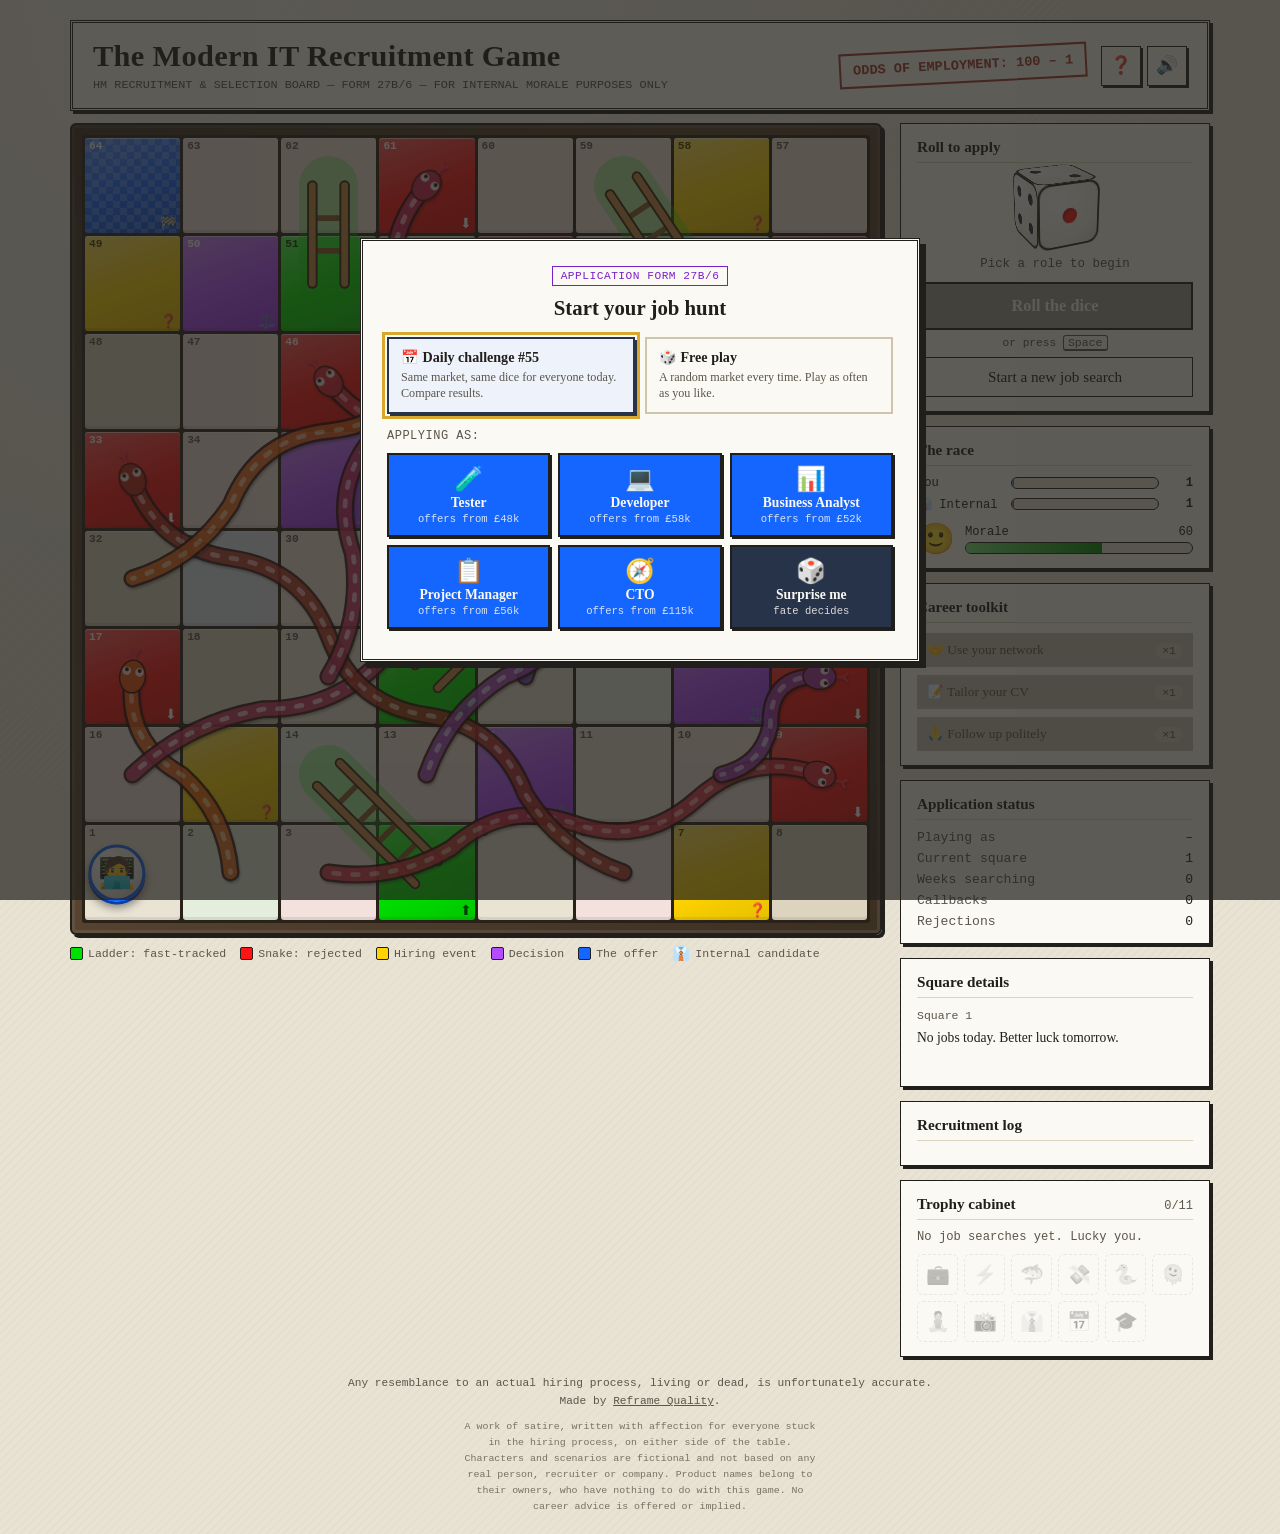
==== commit 93d427ec: "Add MIT licence, satire disclaimer and absolute share URLs - LICENSE (MIT, Reframe Quality) - Satire" ====
--- a/index.html
+++ b/index.html
@@ -6,20 +6,22 @@
 <title>The Modern IT Recruitment Game</title>
 <meta name="description" content="A snakes-and-ladders satire of the modern IT hiring process. Race the internal candidate, survive the market, negotiate the offer — and try to beat 100:1 odds.">
 <meta name="theme-color" content="#273349">
+<link rel="canonical" href="https://reframequality.github.io/recruitment-game/">
 
 <meta property="og:type" content="website">
+<meta property="og:url" content="https://reframequality.github.io/recruitment-game/">
 <meta property="og:site_name" content="The Modern IT Recruitment Game">
 <meta property="og:locale" content="en_GB">
 <meta property="og:title" content="The Modern IT Recruitment Game">
 <meta property="og:description" content="A snakes-and-ladders satire of the modern IT hiring process. Race the internal candidate, survive the market, negotiate the offer — and try to beat 100:1 odds.">
-<meta property="og:image" content="og-image.png">
+<meta property="og:image" content="https://reframequality.github.io/recruitment-game/og-image.png">
 <meta property="og:image:width" content="1200">
 <meta property="og:image:height" content="630">
 
 <meta name="twitter:card" content="summary_large_image">
 <meta name="twitter:title" content="The Modern IT Recruitment Game">
 <meta name="twitter:description" content="A snakes-and-ladders satire of the modern IT hiring process. Race the internal candidate, survive the market, negotiate the offer — and try to beat 100:1 odds.">
-<meta name="twitter:image" content="og-image.png">
+<meta name="twitter:image" content="https://reframequality.github.io/recruitment-game/og-image.png">
 
 <link rel="icon" href="data:image/svg+xml,<svg xmlns='http://www.w3.org/2000/svg' viewBox='0 0 100 100'><text y='.9em' font-size='90'>💼</text></svg>">
 <link rel="stylesheet" href="styles.css">
@@ -126,6 +128,7 @@
   <footer>
     Any resemblance to an actual hiring process, living or dead, is unfortunately accurate.<br>
     Made by <a href="https://github.com/reframequality" target="_blank" rel="noopener">Reframe Quality</a>.
+    <p class="disclaimer">A work of satire, written with affection for everyone stuck in the hiring process, on either side of the table. Characters and scenarios are fictional and not based on any real person, recruiter or company. Product names belong to their owners, who have nothing to do with this game. No career advice is offered or implied.</p>
   </footer>
 </div>
 
--- a/styles.css
+++ b/styles.css
@@ -754,6 +754,7 @@
   line-height:1.6;
 }
 footer a{color:var(--ink-soft);}
+footer .disclaimer{max-width:60ch; margin:8px auto 0; font-size:0.62rem; opacity:0.8;}
 
 /* confetti & stamp */
 .confettiLayer{position:fixed; inset:0; pointer-events:none; overflow:hidden; z-index:20;}
